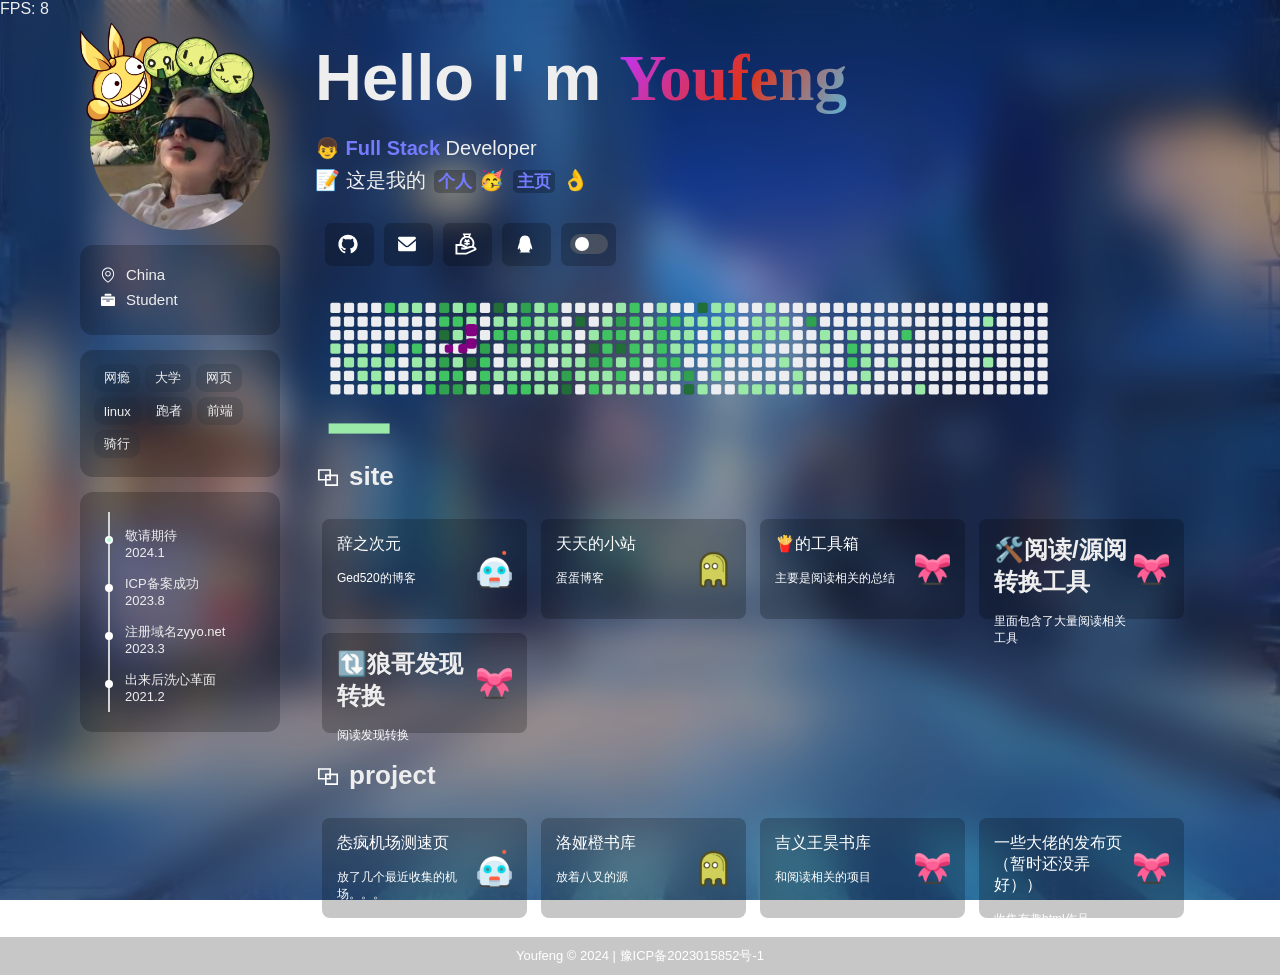
==== index.html @ f6cd854f "更新 index.html" ====
<!DOCTYPE html>
<html class="zyyo.net">

<head class="zyyo.net">

	<meta charset="utf-8">
	<meta http-equiv="X-UA-Compatible" content="IE=edge">
	<title>
		Youfeng 怣疯的个人主页</title>
	<link rel="icon" href="./static/img/favicon.ico">
	<meta name="description" content="整天半吊子和不学无术的坏孩子,梦想成为庄稼地里的读书人.....">
	<meta name="keywords" content="zyyo,张扬YO,ZYYO,张扬主页,ZYYO引导页,zhangyang">
	<meta name="viewport" content="width=device-width, initial-scale=1.0, maximum-scale=1.0, user-scalable=no">
	<link rel="stylesheet" href="./static/css/style.css">
	<link rel="stylesheet" href="./static/css/root.css">

</head>

<body>
	<div id="zyyo-loading">
		<div id="zyyo-loading-center">
		</div>
	</div>
	<div class="zyyo-filter"></div>

	<div class="zyyo-main">
		<div class="zyyo-left">
			<div class="logo" style="background-image: url(./static/img/logo.png);">
				<img style="position: absolute;top:-15%;left:-10%;width: 120%; aspect-ratio: 1/1;"
					src="./static/img/logokuang.png">
			</div>
			<div class="left-div left-des">
				<div class="left-des-item"><svg t="1705773709627" class="icon" viewBox="0 0 1024 1024" version="1.1"
						xmlns="http://www.w3.org/2000/svg" p-id="1478">
						<path
							d="M512 249.976471c-99.388235 0-180.705882 81.317647-180.705882 180.705882s81.317647 180.705882 180.705882 180.705882 180.705882-81.317647 180.705882-180.705882-81.317647-180.705882-180.705882-180.705882z m0 301.17647c-66.258824 0-120.470588-54.211765-120.470588-120.470588s54.211765-120.470588 120.470588-120.470588 120.470588 54.211765 120.470588 120.470588-54.211765 120.470588-120.470588 120.470588z"
							p-id="1479"></path>
						<path
							d="M512 39.152941c-216.847059 0-391.529412 174.682353-391.529412 391.529412 0 349.364706 391.529412 572.235294 391.529412 572.235294s391.529412-222.870588 391.529412-572.235294c0-216.847059-174.682353-391.529412-391.529412-391.529412z m0 891.482353C424.658824 873.411765 180.705882 686.682353 180.705882 430.682353c0-183.717647 147.576471-331.294118 331.294118-331.294118s331.294118 147.576471 331.294118 331.294118c0 256-243.952941 442.729412-331.294118 499.952941z"
							p-id="1480"></path>
					</svg>China
				</div>
				<div class="left-des-item"><svg t="1705773906032" class="icon" viewBox="0 0 1024 1024" version="1.1"
						xmlns="http://www.w3.org/2000/svg" p-id="2474">
						<path
							d="M729.6 234.666667H294.4V157.866667a51.2 51.2 0 0 1 51.2-51.2h332.8a51.2 51.2 0 0 1 51.2 51.2v76.8z m179.2 51.2a51.2 51.2 0 0 1 51.2 51.2v512a51.2 51.2 0 0 1-51.2 51.2H115.2a51.2 51.2 0 0 1-51.2-51.2v-512a51.2 51.2 0 0 1 51.2-51.2h793.557333z m-768 172.032c0 16.384 13.312 29.696 29.696 29.696h683.008a29.696 29.696 0 1 0 0-59.392H170.410667a29.696 29.696 0 0 0-29.696 29.696z m252.416 118.784c0 16.384 13.312 29.696 29.696 29.696h178.176a29.696 29.696 0 1 0 0-59.392H422.912a29.738667 29.738667 0 0 0-29.696 29.696z"
							p-id="2475"></path>
					</svg>Student</div>
			</div>
			<div class="left-div left-tag">
				<div class="left-tag-item">网瘾
				</div>

				<div class="left-tag-item">大学
				</div>
				<div class="left-tag-item">网页
				</div>
				<div class="left-tag-item">linux
				</div>
				<div class="left-tag-item">跑者
				</div>
				<div class="left-tag-item">前端
				</div>
				<div class="left-tag-item">骑行</div>
			</div>
			<div class="left-div left-time">
				<ul id="line">
					<li>
						<div class="focus"></div>
						<div>敬请期待
						</div>
						<div>2024.1</div>
					</li>
					<li>
						<div class="focus"></div>
						<div>ICP备案成功
						</div>
						<div>2023.8</div>
					</li>
					<li>
						<div class="focus"></div>
						<div>注册域名zyyo.net
						</div>
						<div>2023.3</div>
					</li>
					<li>
						<div class="focus"></div>
						<div>出来后洗心革面
						</div>
						<div>2021.2</div>
					</li>
					<li>
						<div class="focus"></div>
						<div>...
						</div>
						<div>...</div>
					</li>
					<li>
						<div class="focus"></div>
						<div>搭建第一个网站</div>
						<div>2018.1</div>
					</li>
				</ul>
			</div>
		</div>
		<div class="zyyo-right">
			<header>
				<div class="index-logo" style="background-image: url(./static/img/logo.png);">
					<img style="position: absolute;top:-15%;left:-10%;width: 120%; aspect-ratio: 1/1;"
						src="./static/img/logokuang.png">
				</div>
				<div class="welcome">
					Hello I' m <span class="gradientText">
						Youfeng </span>
				</div>
				<div class="description">👦 <span class="purpleText">Full Stack</span> Developer
				</div>
				<div class="description">📝 这是我的 <span class="purpleText textBackground">个人</span>🥳 <span class="purpleText textBackground">主页</span> 👌 </div>

				<div class="iconContainer">
					<a class="iconItem" onclick="" href="https://github.com/youfengknight">
						<svg t="1704870335945" class="icon" viewBox="0 0 1024 1024" version="1.1"
							xmlns="http://www.w3.org/2000/svg" p-id="2487">
							<path
								d="M511.6 76.3C264.3 76.2 64 276.4 64 523.5 64 718.9 189.3 885 363.8 946c23.5 5.9 19.9-10.8 19.9-22.2v-77.5c-135.7 15.9-141.2-73.9-150.3-88.9C215 726 171.5 718 184.5 703c30.9-15.9 62.4 4 98.9 57.9 26.4 39.1 77.9 32.5 104 26 5.7-23.5 17.9-44.5 34.7-60.8-140.6-25.2-199.2-111-199.2-213 0-49.5 16.3-95 48.3-131.7-20.4-60.5 1.9-112.3 4.9-120 58.1-5.2 118.5 41.6 123.2 45.3 33-8.9 70.7-13.6 112.9-13.6 42.4 0 80.2 4.9 113.5 13.9 11.3-8.6 67.3-48.8 121.3-43.9 2.9 7.7 24.7 58.3 5.5 118 32.4 36.8 48.9 82.7 48.9 132.3 0 102.2-59 188.1-200 212.9 23.5 23.2 38.1 55.4 38.1 91v112.5c0.8 9 0 17.9 15 17.9 177.1-59.7 304.6-227 304.6-424.1 0-247.2-200.4-447.3-447.5-447.3z"
								p-id="2488"></path>
						</svg>
						<div class="iconTip">Github</div>
					</a><a class="iconItem" onclick="" href="mailto:youfeng.knight@qq.com">
						<svg t="1704870588438" class="icon" viewBox="0 0 1024 1024" version="1.1"
							xmlns="http://www.w3.org/2000/svg" p-id="3174">
							<path
								d="M926.47619 355.644952V780.190476a73.142857 73.142857 0 0 1-73.142857 73.142857H170.666667a73.142857 73.142857 0 0 1-73.142857-73.142857V355.644952l304.103619 257.828572a170.666667 170.666667 0 0 0 220.745142 0L926.47619 355.644952zM853.333333 170.666667a74.044952 74.044952 0 0 1 26.087619 4.778666 72.704 72.704 0 0 1 30.622477 22.186667 73.508571 73.508571 0 0 1 10.678857 17.67619c3.169524 7.509333 5.12 15.652571 5.607619 24.210286L926.47619 243.809524v24.380952L559.469714 581.241905a73.142857 73.142857 0 0 1-91.306666 2.901333l-3.632762-2.925714L97.52381 268.190476v-24.380952a72.899048 72.899048 0 0 1 40.155428-65.292191A72.97219 72.97219 0 0 1 170.666667 170.666667h682.666666z"
								p-id="3175"></path>
						</svg>
						<div class="iconTip">Mail</div>
					</a><a class="iconItem" onclick="pop('./static/img/wxzsm.jpg')" href="javascript:void(0)">
						<svg t="1705247464964" class="icon" viewBox="0 0 1024 1024" version="1.1"
							xmlns="http://www.w3.org/2000/svg" p-id="4987">
							<path
								d="M995.575172 725.451034c-12.358621-26.835862-38.488276-64.794483-92.689655-94.27862-62.146207-33.721379-136.297931-40.96-208.860689-20.303448l-99.928276 28.424827-279.304828-126.057931H22.775172v489.401379h509.704828l432.375172-195.266207c15.006897-6.708966 26.835862-19.42069 32.662069-34.957241 5.649655-15.36 4.943448-31.955862-1.942069-46.962759z m-482.162758 188.910345H111.051034V601.688276h184.673104l166.664828 75.387586-3.354483 0.882759h-170.372414v88.275862H471.393103l246.819311-70.267586c49.434483-14.124138 101.517241-9.357241 142.653793 12.888275 18.184828 9.886897 30.72 20.833103 39.371034 30.896552l-386.824827 174.609655z"
								p-id="4988"></path>
							<path
								d="M695.437241 163.486897l58.615173-142.30069h-397.24138l66.736552 143.36c-121.82069 53.142069-207.095172 174.433103-207.095172 315.674483 0 28.601379 3.531034 57.202759 10.593103 84.744827l85.627586-21.715862c-5.12-20.48-7.768276-41.666207-7.768275-63.028965 0-141.241379 114.758621-256 256-256s256 114.758621 256 256c0 51.023448-14.830345 100.104828-43.078621 142.300689l73.268965 49.08138c37.958621-56.673103 58.085517-122.88 58.085518-191.382069-0.176552-141.947586-86.686897-264.121379-209.743449-316.733793zM467.508966 91.983448h180.965517l-21.009655 50.846897a348.16 348.16 0 0 0-66.913104-6.708966c-23.834483 0-46.962759 2.471724-69.384827 7.062069l-23.657931-51.2z"
								p-id="4989"></path>
							<path
								d="M683.431724 427.431724v-70.62069h-38.311724l30.190345-30.190344-49.964138-49.964138-62.49931 62.49931h-6.002759L494.344828 276.656552l-49.787587 49.964138 30.013793 30.190344h-38.311724v70.62069h88.275862v35.310345h-88.275862v70.62069h88.275862v52.965517h70.62069v-52.965517h88.275862v-70.62069h-88.275862v-35.310345z"
								p-id="4990"></path>
						</svg>
						<div class="iconTip">赞助</div>
					</a><a class="iconItem" onclick="pop('./static/img/qq.jpg')" href="javascript:void(0)">
						<svg t="1712319361023" class="icon" viewBox="0 0 1024 1024" version="1.1"
							xmlns="http://www.w3.org/2000/svg" p-id="1861">
							<path
								d="M824.8 613.2c-16-51.4-34.4-94.6-62.7-165.3C766.5 262.2 689.3 112 511.5 112 331.7 112 256.2 265.2 261 447.9c-28.4 70.8-46.7 113.7-62.7 165.3-34 109.5-23 154.8-14.6 155.8 18 2.2 70.1-82.4 70.1-82.4 0 49 25.2 112.9 79.8 159-26.4 8.1-85.7 29.9-71.6 53.8 11.4 19.3 196.2 12.3 249.5 6.3 53.3 6 238.1 13 249.5-6.3 14.1-23.8-45.3-45.7-71.6-53.8 54.6-46.2 79.8-110.1 79.8-159 0 0 52.1 84.6 70.1 82.4 8.5-1.1 19.5-46.4-14.5-155.8z"
								p-id="1862"></path>
						</svg>
						<div class="iconTip">QQ</div>
					</a> <a class="switch" href="javascript:void(0)">
						<div class="onoffswitch">
							<input type="checkbox" name="onoffswitch" class="onoffswitch-checkbox" id="myonoffswitch"
								checked>
							<label class="onoffswitch-label" for="myonoffswitch">
								<span class="onoffswitch-inner"></span>
								<span class="onoffswitch-switch"></span>
							</label>
						</div>
					</a>
				</div>

				<div class="tanChiShe">
					<img id="tanChiShe" src="./static/svg/snake-Light.svg" alt="">
				</div>
			</header>






			<content>
				<div class="title"><svg t="1705257422086" class="icon" viewBox="0 0 1024 1024" version="1.1"
						xmlns="http://www.w3.org/2000/svg" p-id="1891">
						<path
							d="M629.333333 202.666667v213.333333h277.333334v448h-512v-213.333333h-277.333334v-448h512z m213.333334 277.333333h-213.333334v170.666667h-170.666666v149.333333h384v-320z m-277.333334-213.333333h-384v320h213.333334v-170.666667h170.666666v-149.333333z m0 213.333333h-106.666666v106.666667h106.666666v-106.666667z"
							p-id="1892"></path>
					</svg>site </div>
				<div class="projectList"><a class="projectItem a" target="_blank" href="https://ged520-github-io.pages.dev/">
						<div class="projectItemLeft">
							<h1>辞之次元</h1>
							<p>Ged520的博客</p>
						</div>
						<div class="projectItemRight">
							<img src="./static/img/i1.png" alt="">
						</div>

					</a><a class="projectItem a" target="_blank" href="https://blog.ttxz.eu.org">
						<div class="projectItemLeft">
							<h1>天天的小站</h1>
							<p>蛋蛋博客</p>
						</div>
						<div class="projectItemRight">
							<img src="./static/img/i2.png" alt="">
						</div>

					</a>
					<a class="projectItem a" target="_blank" href="https://sbtool.us.kg/">
						<div class="projectItemLeft">
							<h1>🍟的工具箱</h1>
							<p>主要是阅读相关的总结</p>
						</div>
						<div class="projectItemRight">
							<img src="./static/img/i4.png" alt="">
						</div>

					</a><a class="projectItem a" target="_blank" href="https://jijianconvert.netlify.app/yuedutool">
						<div class="projectItemLeft">
							<h2>🛠️阅读/源阅转换工具</h1>
							<p>里面包含了大量阅读相关工具</p>
						</div>
						<div class="projectItemRight">
							<img src="./static/img/i4.png" alt="">
						</div>

					</a>
<a class="projectItem a" target="_blank" href="http://czyl.cf:8333/">
						<div class="projectItemLeft">
							<h2>🔃狼哥发现转换</h1>
							<p>阅读发现转换</p>
						</div>
						<div class="projectItemRight">
							<img src="./static/img/i4.png" alt="">
						</div>

					</a>
				</div>
				<div class="title"><svg t="1705257422086" class="icon" viewBox="0 0 1024 1024" version="1.1"
						xmlns="http://www.w3.org/2000/svg" p-id="1891">
						<path
							d="M629.333333 202.666667v213.333333h277.333334v448h-512v-213.333333h-277.333334v-448h512z m213.333334 277.333333h-213.333334v170.666667h-170.666666v149.333333h384v-320z m-277.333334-213.333333h-384v320h213.333334v-170.666667h170.666666v-149.333333z m0 213.333333h-106.666666v106.666667h106.666666v-106.666667z"
							p-id="1892"></path>
					</svg>project </div>
				<div class="projectList"><a class="projectItem b" target="_blank" href="airportsp.html">
						<div class="projectItemLeft">
							<h1>怣疯机场测速页</h1>
							<p>放了几个最近收集的机场。。。</p>
						</div>
						<div class="projectItemRight">
							<img src="./static/img/i1.png" alt="">
						</div>

					</a><a class="projectItem b" target="_blank" href="https://github.com/Luoyacheng">
						<div class="projectItemLeft">
							<h1>洛娅橙书库</h1>
							<p>放着八叉的源</p>
						</div>
						<div class="projectItemRight">
							<img src="./static/img/i2.png" alt="">
						</div>

					</a>
					<a class="projectItem b" target="_blank" href="https://github.com/jiwangyihao/source-j-legado">
						<div class="projectItemLeft">
							<h1>吉义王昊书库</h1>
							<p>和阅读相关的项目</p>
						</div>
						<div class="projectItemRight">
							<img src="./static/img/i4.png" alt="">
						</div>

					</a><a class="projectItem b" target="_blank" href="https://zyyo.cc">
						<div class="projectItemLeft">
							<h1>一些大佬的发布页（暂时还没弄好））</h1>
							<p>收集有趣html作品</p>
						</div>
						<div class="projectItemRight">
							<img src="./static/img/i4.png" alt="">
						</div>

					</a>
				</div>


			</content>
		</div>
	</div>
	<footer>
		Youfeng © 2024 |
		<a href="https://beian.miit.gov.cn/">
			豫ICP备2023015852号-1 </a>
	</footer>
	<div class="tc">
		<div onclick="" class="tc-main">
			<img class="tc-img" src="" alt="" srcset="">
		</div>

	</div>
</body>
<script src="./static/js/script.js"> </script>




<script charset="UTF-8" id="LA_COLLECT" src="https://sdk.51.la/js-sdk-pro.min.js"></script>
<script>LA.init({ id: "KFqltKSkJgQTGD9l", ck: "KFqltKSkJgQTGD9l" })</script>

</html>
---- static/css/style.css ----
@font-face {
    font-family: "a";
    /*中文字体*/
    src: url();
    font-display: swap;
}

/* 
@font-face {
    font-family: "b";

    src: url(../fonts/Ubuntu-Regular.ttf);
    font-display: swap;
} */
/*
@font-face {
    font-family: "title";
   
    src: url(../fonts/Pacifico-Regular.ttf);
    font-display: swap;
}
*/
* {
    margin: 0;
    padding: 0;
    box-sizing: border-box;
    user-select: none;
    transition: background-color 0.2s ease;
}

a:hover,
a:link,
a:visited,
a:active,
a:focus {
    text-decoration: none;
    outline: none;
    border: none;
    color: inherit;
    -webkit-tap-highlight-color: rgba(0, 0, 0, 0);
}


/* 设置滚动条样式 */
::-webkit-scrollbar {
    width: 0px;
}

::-webkit-scrollbar-thumb {
    background-color: var(--main_text_color, #000000);
    border-radius: 8px;
    height: 20%;
}

::-webkit-scrollbar-track {
    background-color: var(--main_bg_color, linear-gradient(50deg, #a2d0ff, #ffffff));
}



html[data-theme="Dark"] {

    --main_text_color: #fff;
    --gradient: linear-gradient(120deg, rgb(133, 62, 255), #f76cc6 30%, rgb(255, 255, 255) 60%);
    --purple_text_color: #747bff;
    --text_bg_color: rgb(26, 4, 48);
    --item_bg_color: rgb(19, 20, 24);
    --item_hover_color: rgb(19, 23, 27);
    --item_left_title_color: rgb(255, 255, 255);
    --item_left_text_color: rgb(142, 142, 142);
    --footer_text_color: #646464;
    --left_tag_item: linear-gradient(50deg, #1f2327, #000000);
    --card_filter: 0px;
    --back_filter: 0px;
    --back_filter_color: #000000;
    --fill: #ffffff;
}






body {
    height: 100%;
    min-height: 100vh;
    width: 100%;
    position: relative;
    font-family: "b", "a", sans-serif;
    background: var(--main_bg_color);
    background-repeat: no-repeat;
    background-size: cover;
    background-position: center;
    background-attachment: fixed;
    transition: color 0.1s ease;
    color: var(--main_text_color);

}

#zyyo-loading {
    background: radial-gradient(white, #d8eaff);
    background-size: 100%;
    background-position: center;

    height: 100%;
    width: 100%;
    position: fixed;
    z-index: 999999;
    margin-top: 0px;
    top: 0px;
    pointer-events: none;
    opacity: 1;
    display: flex;
    justify-content: center;
    align-items: center;
}



#zyyo-loading-center {
    height: 150px;
    width: 150px;
    position: relative;
    border-radius: 50%;
    background: #472eff;

    animation: zoom 1s linear infinite;
}

@keyframes zoom {
    0% {
        transform: scale(0);
        opacity: 1;
    }

    50% {
        opacity: 0.5;
    }

    100% {
        transform: scale(1);
        opacity: 0;
    }
}




.zyyo-filter {
    position: fixed;
    width: 100%;
    height: 100%;
    background: var(--back_filter_color);
    backdrop-filter: blur(var(--back_filter));
    -webkit-backdrop-filter: blur(var(--back_filter));
    z-index: -99999999;

}

.zyyo-main {
    width: 100%;
    margin: 0 auto;
    transition: transform 0.5s ease;
    max-width: 1150px;
    position: relative;
    display: flex;
    flex-direction: row;
}


.zyyo-left {
    overflow-y: scroll;
    width: 230px;
    height: 100vh;
    display: flex;
    padding: 0 15px;
    position: sticky;
    top: 0;
    left: 0;
    align-items: center;
    flex-direction: column;
}


.zyyo-left::-webkit-scrollbar {
    display: none;
}


.logo {
    flex-shrink: 0;
    width: 90%;
    position: relative;
    aspect-ratio: 1/1;
    margin-top: 50px;
    background-size: cover;
    border-radius: 50%;
}



.left-div {
    flex-shrink: 0;
    width: 100%;
    border-radius: 13px;
    margin-top: 15px;
    padding: 20px;
    backdrop-filter: blur(var(--card_filter));
    -webkit-backdrop-filter: blur(var(--card_filter));
    background: var(--item_bg_color);
}

.left-des {
    display: flex;
    flex-direction: column;
    justify-content: center;
}

.left-des-item {
    display: flex;
    align-items: center;
    line-height: 20px;
    font-size: 15px;
    margin-bottom: 5px;
    overflow: hidden;
}

.left-des-item i,
.left-des-item svg {
    width: 16px;
    height: 16px;
    fill: var(--fill);
    font-size: 18px;
    margin-right: 10px;
}

.left-tag {
    display: flex;
    flex-direction: row;
    flex-wrap: wrap;
    padding: 14px;
}

.left-tag-item {
    display: flex;
    justify-content: center;
    align-items: center;
    height: 28px;
    margin: 0px 5px 5px 0;
    padding: 10px;
    font-size: 13px;
    border-radius: 10px;
    background: var(--left_tag_item);
}

#line {
    width: 100%;
    height: 200px;
    font-size: 13px;
    padding-left: 8px;
    scroll-snap-type: y mandatory;
    overflow-y: scroll;
}

#line li {
    list-style: none;
    position: relative;
    padding: 15px 0px 0px 15px;
    border-left: 2px solid #d5d5d5;
    border-radius: 0;
    scroll-snap-align: end;
    color: var(--main_text_color);
}



.focus {
    width: 8px;
    height: 8px;
    border-radius: 22px;
    background-color: rgb(255 255 255);
    border: 2px solid #fff;
    position: absolute;
    left: -5px;
    top: 50%;
}

#line li:first-child .focus:first-child {
    background-color: #aaffcd;
    animation: focus 1.8s ease infinite;
}

#line::-webkit-scrollbar {
    display: none;
}



.zyyo-right {
    width: calc(100% - 230px);
    display: flex;
    padding: 20px;
    position: relative;
    padding-bottom: 50px;
    flex-direction: column;
}

.welcome {

    font-size: 65px;
    font-weight: 800;
    margin: 20px 0;
}

.index-logo {
    flex-shrink: 0;
    width: 40%;
    margin-top: 30px;
    position: relative;
    max-width: 200px;
    aspect-ratio: 1/1;
    background-size: cover;
    border-radius: 50%;
    border: 0.5px solid #ffffff;
}

.description {

    font-size: 20px;
    margin-top: 7px;
}



.gradientText {

    -webkit-background-clip: text;
    -webkit-text-fill-color: transparent;
    background-size: 200%;
    background-position: 0%;
    font-family: "title";
    animation: backgroundSizeAnimation 10s ease-in-out infinite;
    background-image: var(--gradient);
}

@keyframes backgroundSizeAnimation {
    0% {
        background-position: 100%;
    }

    25% {
        background-position: 50%;
    }

    50% {
        background-position: 0%;
    }

    75% {
        background-position: 50%;
    }

    100% {
        background-position: 100%;
    }

}

.purpleText {
    color: var(--purple_text_color);
    font-weight: 800;
}

.textBackground {
    font-weight: 800;
    background: var(--text_bg_color);
    border-radius: 5px;
    font-size: 17px;
    margin: 0 3px;
    padding: 2px 4px;
}

.iconContainer {
    width: 100%;
    height: 60px;
    display: flex;
    align-items: center;
    overflow-x: scroll;
    margin-top: 20px;

}

.iconContainer::-webkit-scrollbar {
    display: none;
}



.iconItem {
    width: 49px;
    height: 43px;
    box-sizing: border-box;
    border-radius: 7px;
    display: flex;
    margin-left: 10px;

    backdrop-filter: blur(var(--card_filter));
    -webkit-backdrop-filter: blur(var(--card_filter));
    background: var(--item_bg_color);
    align-items: center;
    justify-content: center;
    transition: width 0.3s ease, opacity 0.3s ease, transform 0.3s ease;
    flex-shrink: 0;
}

.iconItem i,
.iconItem svg {
    width: 22px;
    height: 22px;
    fill: var(--fill);
    font-size: 22px;
    margin-right: 3px;
}

.switch {
    width: 55px;
    height: 43px;
    box-sizing: border-box;
    border-radius: 7px;
    display: flex;
    margin-left: 10px;
    backdrop-filter: blur(var(--card_filter));
    -webkit-backdrop-filter: blur(var(--card_filter));
    background: var(--item_bg_color);

    align-items: center;
    justify-content: center;
    transition: width 1s ease, opacity 1s ease, transform 1s ease;
    flex-shrink: 0;
}

.iconTip {
    white-space: nowrap;
    display: none;
}





.iconItem:hover {
    width: 95px;
    transform: translateY(-2px);
    background: var(--item_hover_color);
}


.iconItem:hover .iconTip {
    display: block;
}

.switch:hover {
    width: 55px;
    /* transform: translateY(-2px); */
    background: var(--item_hover_color);
}

.tanChiShe {
    width: 85%;
}

.tanChiShe img {
    width: 100%;
    height: 100%;
    object-fit: cover;
}

.title {
    display: flex;
    align-items: center;
    font-size: 26px;
    font-weight: 800;
    margin: 20px 0;
    transition: transform 0.4s ease;
}

.title i,
.title svg {
    margin-right: 8px;
    height: 26px;
    width: 26px;
    fill: var(--fill);
}

.title:hover {
    transform: translateY(-5px);
}

.projectList {
    display: flex;
    flex-wrap: wrap;
}

.projectItem {
    margin: 7px;
    display: flex;
    background-color: var(--item_bg_color);
    border-radius: 8px;
    padding: 15px;
    height: 95px;
    width: calc(25% - 15px);
    backdrop-filter: blur(var(--card_filter));
    -webkit-backdrop-filter: blur(var(--card_filter));
    -webkit-backdrop-filter: blur(var(--card_filter));
    -webkit-backdrop-filter: blur(var(--card_filter));
    transition: opacity 0.3s ease, background-color 0.3s ease, border 0.3s ease, transform 0.2s ease;


}

.projectItem {
    display: flex;
    background-color: var(--item_bg_color);
    border-radius: 8px;
    padding: 15px;
    height: 100px;
    width: calc(25% - 15px);
    backdrop-filter: blur(var(--card_filter));
    -webkit-backdrop-filter: blur(var(--card_filter));
    transition: opacity 0.5s ease, background-color 0.2s ease, border 0.2s ease, transform 0.3s ease;

}


.projectItem:hover {
    box-shadow: 0 8px 16px -4px #2c2d300c;
    transform: translateY(-2px);

}

.projectItem.pressed {
    transform: scale(0.9);
    /* 缩小到原来的0.9倍 */
    background-color: var(--item_hover_color);
}

.projectItem:hover .projectItemLeft {
    width: 100%;
}

.projectItem:hover .projectItemRight {
    width: 0%;
}

.projectItem:hover .projectItemRight img {
    transform: rotate(40deg);
}

.projectItem:hover h1 {
    font-size: 18px;
}

.projectItemLeft p {
    font-size: 12px;
    margin-top: 15px;
    color: var(--item_left_text_color);
}


.projectItemLeft h1 {
    font-weight: normal;
    font-size: 16px;
    margin: 0px;

    transition: font-size 0.4s ease;
    color: var(--item_left_title_color);
}

.projectItemLeft {
    transition: width 0.4s ease;
    height: 100%;
    width: 80%;
}


.projectItemRight {
    overflow: hidden;
    transition: width 0.4s ease;
    display: flex;
    justify-content: center;
    align-items: center;
    width: 20%;
    height: 100%;
}

.projectItemRight img {

    height: 39px;
    width: 39px;

}

.skill {
    padding: 25px;
    width: 100%;
}

.skill img {
    width: 100%;
    height: 100%;
    object-fit: cover;
}

.skill #skillWap {
    display: none;
}

footer {
    position: absolute;
    padding: 10px;
    text-align: center;
    width: 100%;
    backdrop-filter: blur(var(--card_filter));
    -webkit-backdrop-filter: blur(var(--card_filter));
    background: var(--item_bg_color);
    color: var(--footer_text_color);
    font-size: 13px;
    bottom: 0;
}

@media (min-width: 800px) {

    .index-logo {
        display: none;
    }
}

@media (max-width: 1150px) {
    .a {
        width: calc(50% - 20px);
    }

    .projectItem {
        margin: 10px;
    }

    .b {

        width: calc(50% - 20px);


    }
}

@media (max-width: 800px) {
    .zyyo-left {
        display: none;
    }

    .a .projectItemRight {
        display: none;

    }

    .a .projectItemRight img {
        display: none;

    }

    .a .projectItemLeft {
        width: 100%;
    }

    .a {

        width: calc(50% - 18px);
        margin: 9px;

    }

    .b {
        height: 110px;
        margin: 8px 15px;
        width: calc(100% - 30px);
    }



    .zyyo-right {
        width: 100%;
    }

    .tanChiShe {
        width: 100%;
    }

    .description {
        font-size: 4vw;
    }

    .welcome {
        font-size: 10vw;
        margin: 2vw 0;

    }

    .iconContainer {

        margin-top: 4vw;

    }

    .projectItem {
        padding: 10px;
    }

    .projectItemLeft p {
        font-size: 13px;
    }

    .projectItemLeft h1 {

        font-size: 18px;
    }

    .projectItem:hover h1 {

        font-size: 20px;

    }

    .skill #skillWap {
        display: block;
    }

    .skill #skillPc {
        display: none;
    }













}





.tc {
    position: fixed;

    display: flex;
    visibility: hidden;
    width: 100vw;
    height: 100vh;
    backdrop-filter: blur(10px);
    -webkit-backdrop-filter: blur(10px);
    background: rgba(20, 20, 20, 0.5);
    z-index: 99999;
    align-items: center;
    top: 0;
    justify-content: center;
    flex-direction: column;
}

.tc-main {
    z-index: 100000;

    width: 80%;
    max-width: 300px;
    min-height: 200px;
    background-color: #ffffff;
    border-radius: 15px;

    display: flex;
    transition: transform 0.2s linear;
    align-items: center;
    justify-content: center;
    overflow: hidden;
    transform: translateY(30%) scale(0.5);

}

.tc-img {
    width: 100%;
    height: 100%;
}

.tc.active {
    visibility: visible;
}

.tc-main.active {

    transform: translateY(0) scale(1);

}









.onoffswitch {
    position: relative;
    width: 38px;
    height: 20px;
    -webkit-user-select: none;
    -moz-user-select: none;
    -ms-user-select: none;
}

.onoffswitch-checkbox {
    display: none;
}

.onoffswitch-label {
    display: block;
    overflow: hidden;
    cursor: pointer;
    height: 100%;
    border-radius: 50px;
}

.onoffswitch-inner {
    display: flex;
    justify-content: center;
    align-items: center;
    width: 200%;
    height: 100%;
    margin-left: -100%;
    transition: margin 0.2s ease-in 0s;
}

.onoffswitch-inner:before,
.onoffswitch-inner:after {
    display: flex;
    justify-content: center;
    align-items: center;
    float: left;
    width: 50%;
    height: 100%;
    padding: 0;
    font-size: 12px;
    color: white;
    font-family: Trebuchet, Arial, sans-serif;
    font-weight: bold;
    box-sizing: border-box;
}

.onoffswitch-inner:before {
    content: "";
    background-color: rgb(110 110 110 / 50%);
    color: #FFFFFF;
    text-align: left;
}

.onoffswitch-inner:after {
    content: "";
    background-color: #272727;
    color: #FAFAFA;
    text-align: right;
}

.onoffswitch-switch {
    display: block;
    height: 70%;
    aspect-ratio: 1/1;
    background: #FFFFFF;
    position: absolute;
    top: 12.5%;
    bottom: 12.5%;
    right: 5px;

    border-radius: 20px;
    transition: right 0.2s ease-in 0s;
}

.onoffswitch-checkbox:checked+.onoffswitch-label .onoffswitch-inner {
    margin-left: 0;
}

.onoffswitch-checkbox:checked+.onoffswitch-label .onoffswitch-switch {
    right: 50%;
}
---- static/css/root.css ----
/*
--svgcolor svg图标的颜色
--main-bg-color主页背景
--main-text-color文本颜色
--gradient标题渐变颜色

--purple-text-color描述紫色文本颜色
--text-bg-color描述紫色文本背景颜色
--item-bg-color项目背景颜色
--item-hover-color项目鼠标移入颜色
--item-left-title-color项目标题颜色
--item-left-text-color项目描述颜色
--footer-text-color底部文本颜色
--left-tag-item左侧标签颜色
--card-filter卡片模糊的数值
--back-filter背景模糊的数值
--back-filter-color全局阴影遮罩

*/
/*卡片模糊的数值非常吃性能,背景模糊的数值可以模糊也可以不模糊

0为不模糊,数值越大模糊程度越高

这两个任选其一进行模糊

一个有数字另一个建议为0


内置4套白天主题修改办法



每套主题的结构都为html{
    
}

只有最下面的会生效,也就是将你要设置的主题剪切到最下面
*/








/*非常吃性能,低配手机会卡顿*/
/*卡片模糊背景＋黑色透明卡片+白色svg**/
html {
    --name: 主题1;
    --main_bg_color: url(../img/background.jpg);
    --main_text_color: #eeeeee;
    --gradient: linear-gradient(120deg, #bd34fe, #e0321b 30%, #41d1ff 60%);
    --purple_text_color: #747bff;
    --text_bg_color: #00000040;
    --item_bg_color: #00000038;
    --item_hover_color: #33333338;
    --item_left_title_color: #ffffff;
    --item_left_text_color: #ffffff;
    --footer_text_color: #ffffff;
    --left_tag_item: rgb(27 42 57 / 20%);
    --card_filter: 15px;
    --back_filter: 0px;
    --back_filter_color: #00000030;
     --fill:#ffffff;
}

html {

    /*图片模糊背景＋白色透明卡片+黑色svg*/
    --name: 主题2;
    --main_bg_color: url(../img/background.jpg);
    --main_text_color: #000000;
    --gradient: linear-gradient(120deg, #bd34fe, #e0321b 30%, #41d1ff 60%);
    --purple_text_color: #747bff;
    --text_bg_color: rgb(121 163 231);
    --item_bg_color: rgba(249, 250, 251, 0.42);
    --item_hover_color: rgba(244, 245, 246, 0.8);
    --item_left_title_color: #000000;
    --item_left_text_color: #494949;
    --footer_text_color: #ffffff;
    --left_tag_item: #c7e1fa;
    --card_filter: 0px;
    --back_filter: 20px;
    --back_filter_color: #00000030;
     --fill:#000000;
}

html {
    /*蓝色渐变+黑色svg**/

    --name: 主题3;
    --main_bg_color: linear-gradient(50deg, #a2d1ff, #ffffff);
    --main_text_color: #000000;
    --gradient: linear-gradient(120deg, #bd34fe, #e0321b 30%, #41d1ff 60%);
    --purple_text_color: #747bff;
    --text_bg_color: rgb(196 217 251);
    --item_bg_color: rgba(249, 250, 251, 0.5);
    --item_hover_color: rgba(244, 245, 246, 0.8);
    --item_left_title_color: #000000;
    --item_left_text_color: #494949;
    --footer_text_color: #222222;
    --left_tag_item: linear-gradient(50deg, #a2d1ff, #ffffff);
    --card_filter: 0px;
    --back_filter: 0px;
    --back_filter_color: #00000000;
     --fill:#000000;
}



html {
    /*白色简约+黑色svg**/
    --name: 主题4;
    --main_bg_color: #ffffff;
    --main_text_color: #000000;
    --gradient: linear-gradient(120deg, #bd34fe, #e0321b 30%, #41d1ff 60%);
    --purple_text_color: #747bff;
    --text_bg_color: rgb(240 243 247);
    --item_bg_color: rgb(247 247 247);
    --item_hover_color: rgba(244, 245, 246, 0.5);
    --item_left_title_color: #000000;
    --item_left_text_color: #494949;
    --footer_text_color: #222222;
    --left_tag_item: #ffffff;
    --card_filter: 0px;
    --back_filter: 0px;
    --back_filter_color: #00000000;
     --fill:#000000;
}

html {
    /*图片模糊背景＋黑色透明卡片+白色svg**/
    --name: 主题5;
    --main_bg_color: url(../img/background.jpg);
    --main_text_color: #eeeeee;
    --gradient: linear-gradient(120deg, #bd34fe, #e0321b 30%, #41d1ff 60%);
    --purple_text_color: #747bff;
    --text_bg_color: #00000040;
    --item_bg_color: #00000038;
    --item_hover_color: #33333338;
    --item_left_title_color: #ffffff;
    --item_left_text_color: #ffffff;
    --footer_text_color: #ffffff;
    --left_tag_item: rgb(27 42 57 / 20%);
    --card_filter: 0px;
    --back_filter: 19px;
    --back_filter_color: #00000030;
    --fill:#ffffff;
}
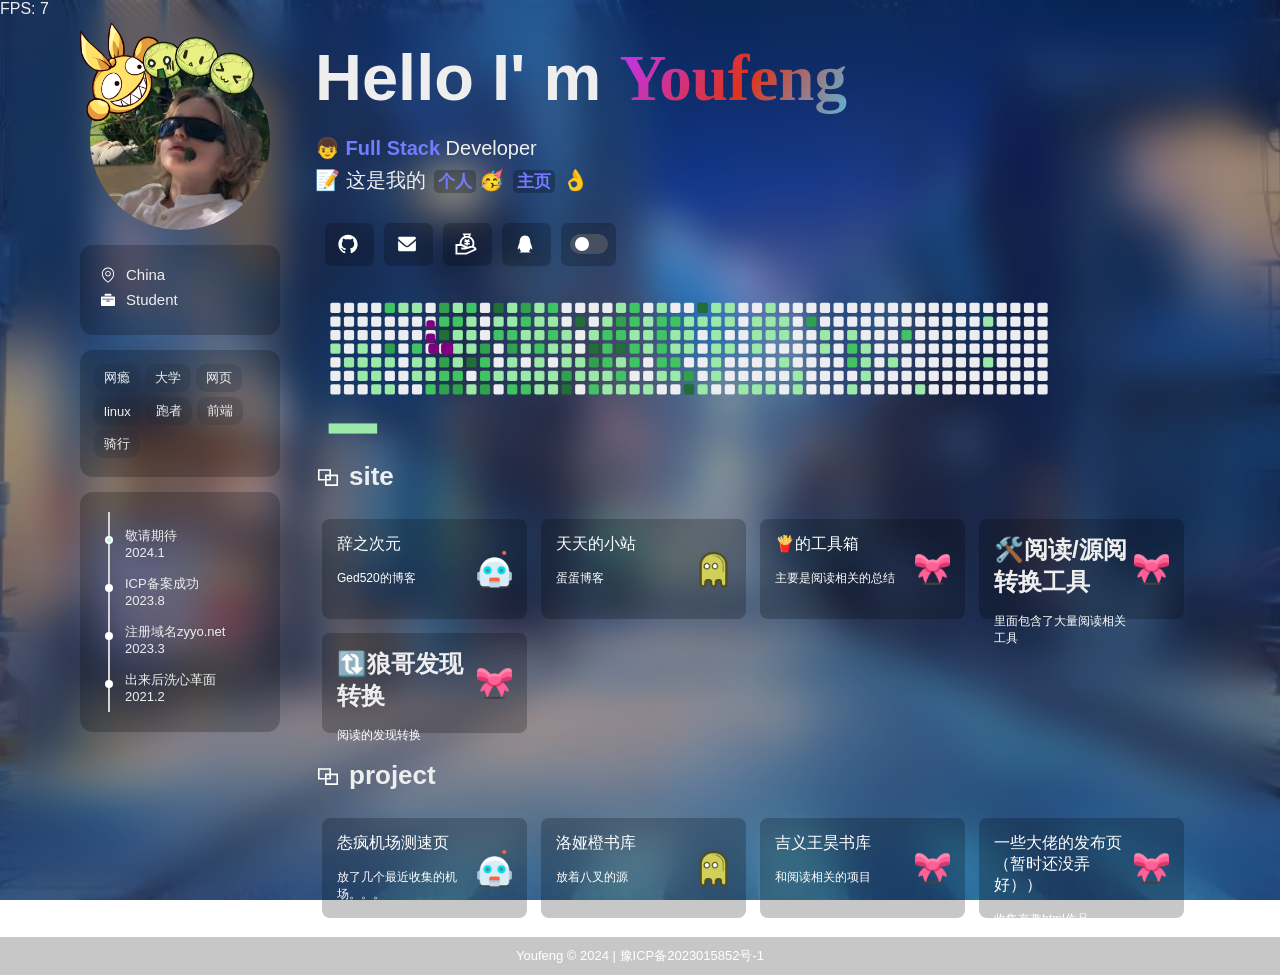
==== commit 60ad46f1: "更新 index.html" ====
--- a/index.html
+++ b/index.html
@@ -226,7 +226,7 @@
 <a class="projectItem a" target="_blank" href="http://czyl.cf:8333/">
 						<div class="projectItemLeft">
 							<h2>🔃狼哥发现转换</h1>
-							<p>阅读发现转换</p>
+							<p>阅读的发现转换</p>
 						</div>
 						<div class="projectItemRight">
 							<img src="./static/img/i4.png" alt="">
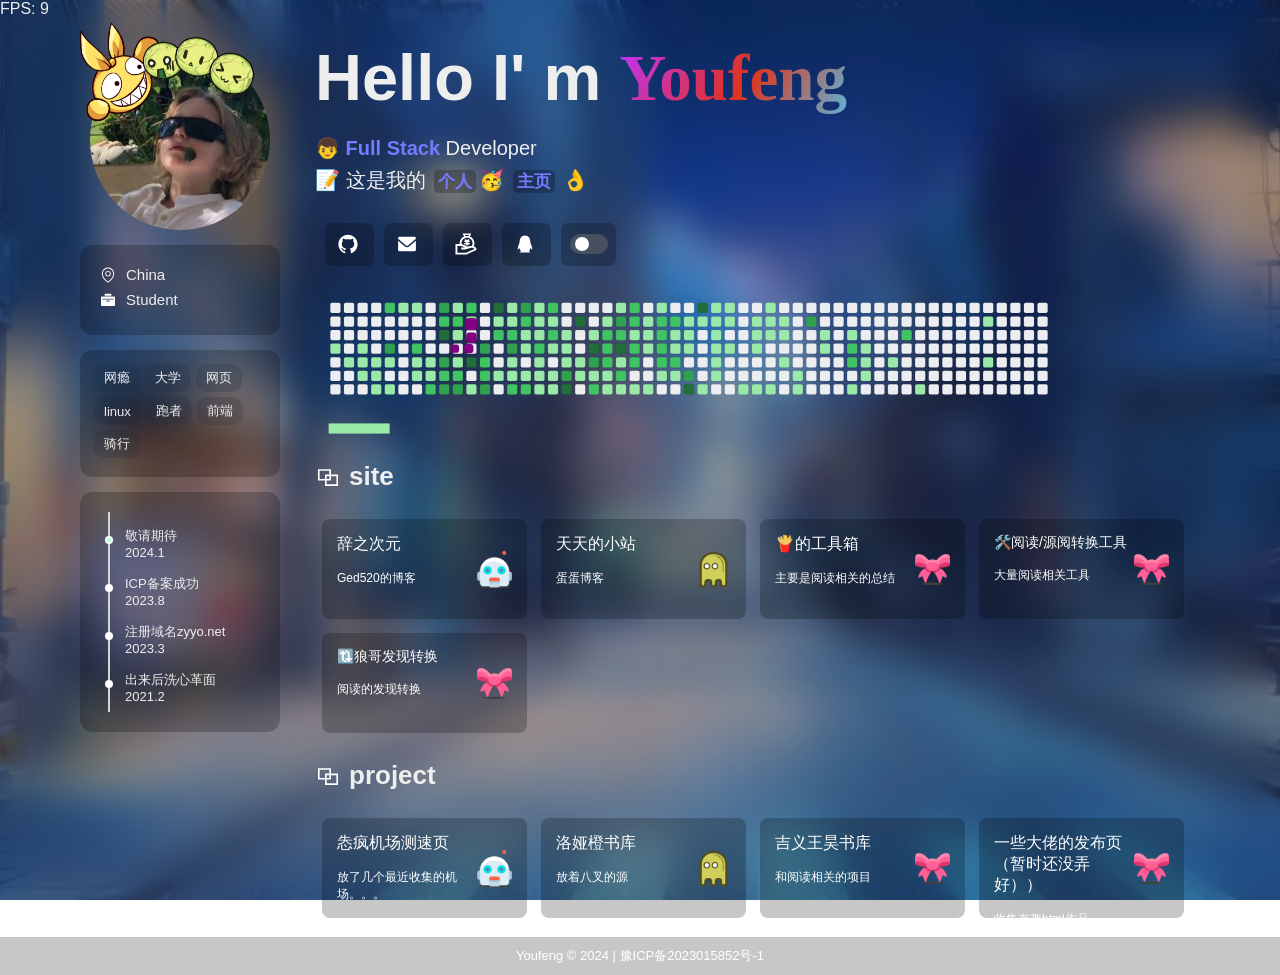
==== commit bdfdc3d4: "更新 index.html" ====
--- a/index.html
+++ b/index.html
@@ -216,7 +216,7 @@
 					</a><a class="projectItem a" target="_blank" href="https://jijianconvert.netlify.app/yuedutool">
 						<div class="projectItemLeft">
 							<h2>🛠️阅读/源阅转换工具</h1>
-							<p>里面包含了大量阅读相关工具</p>
+							<p>大量阅读相关工具</p>
 						</div>
 						<div class="projectItemRight">
 							<img src="./static/img/i4.png" alt="">
--- a/static/css/style.css
+++ b/static/css/style.css
@@ -576,6 +576,17 @@
     color: var(--item_left_title_color);
 }
 
+
+.projectItemLeft h2 {
+    font-weight: normal;
+    font-size: 14px;
+    margin: 0px;
+
+    transition: font-size 0.4s ease;
+    color: var(--item_left_title_color);
+}
+
+
 .projectItemLeft {
     transition: width 0.4s ease;
     height: 100%;
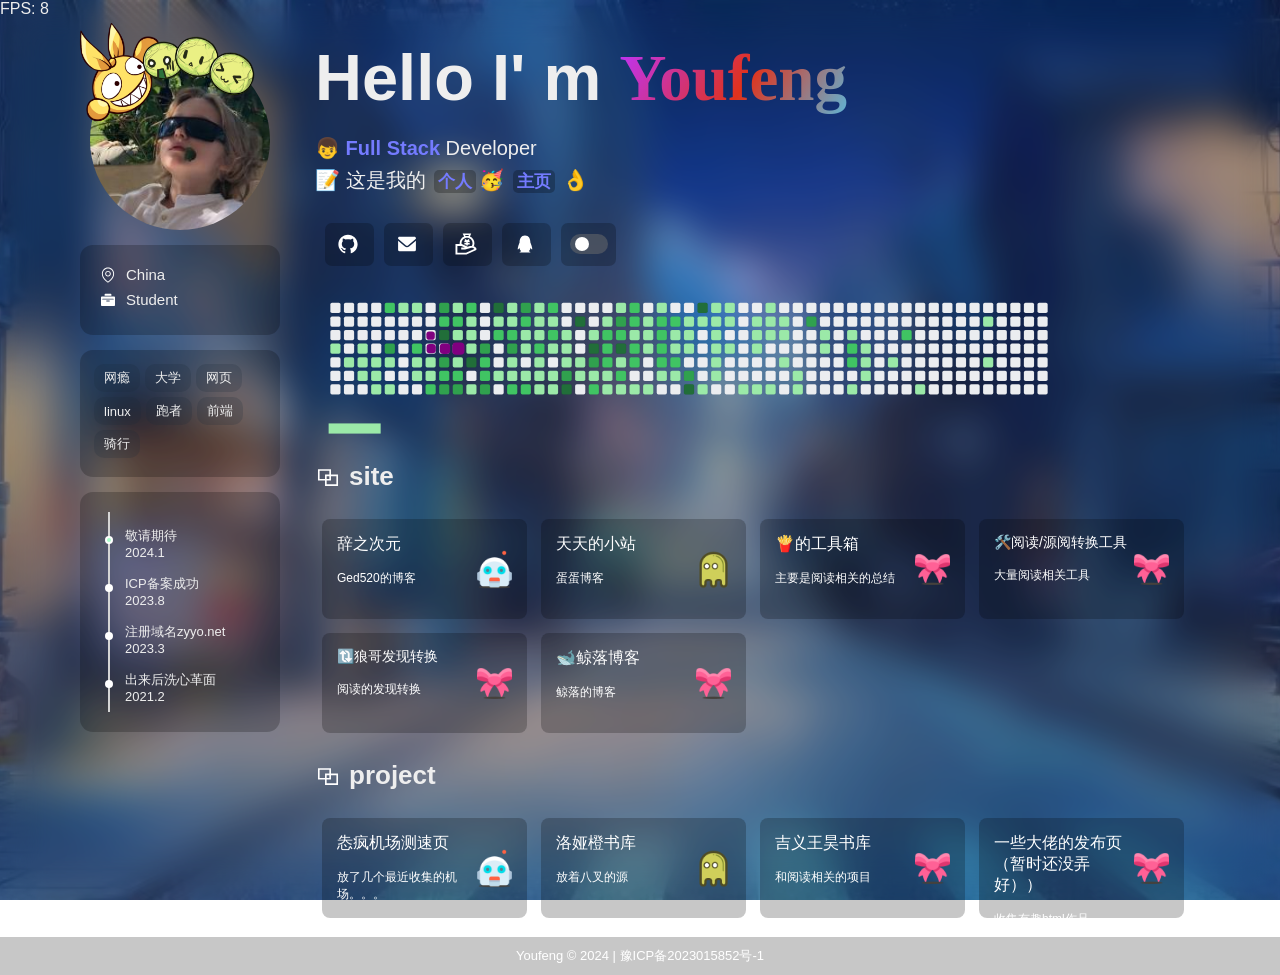
==== commit df512214: "Update index.html" ====
--- a/index.html
+++ b/index.html
@@ -223,10 +223,20 @@
 						</div>
 
 					</a>
-<a class="projectItem a" target="_blank" href="http://czyl.cf:8333/">
+					<a class="projectItem a" target="_blank" href="http://czyl.cf:8333/">
 						<div class="projectItemLeft">
 							<h2>🔃狼哥发现转换</h1>
 							<p>阅读的发现转换</p>
+						</div>
+						<div class="projectItemRight">
+							<img src="./static/img/i4.png" alt="">
+						</div>
+
+					</a>
+					<a class="projectItem a" target="_blank" href="https://jingluo.love/">
+						<div class="projectItemLeft">
+							<h1>🐋鲸落博客</h1>
+							<p>鲸落的博客</p>
 						</div>
 						<div class="projectItemRight">
 							<img src="./static/img/i4.png" alt="">
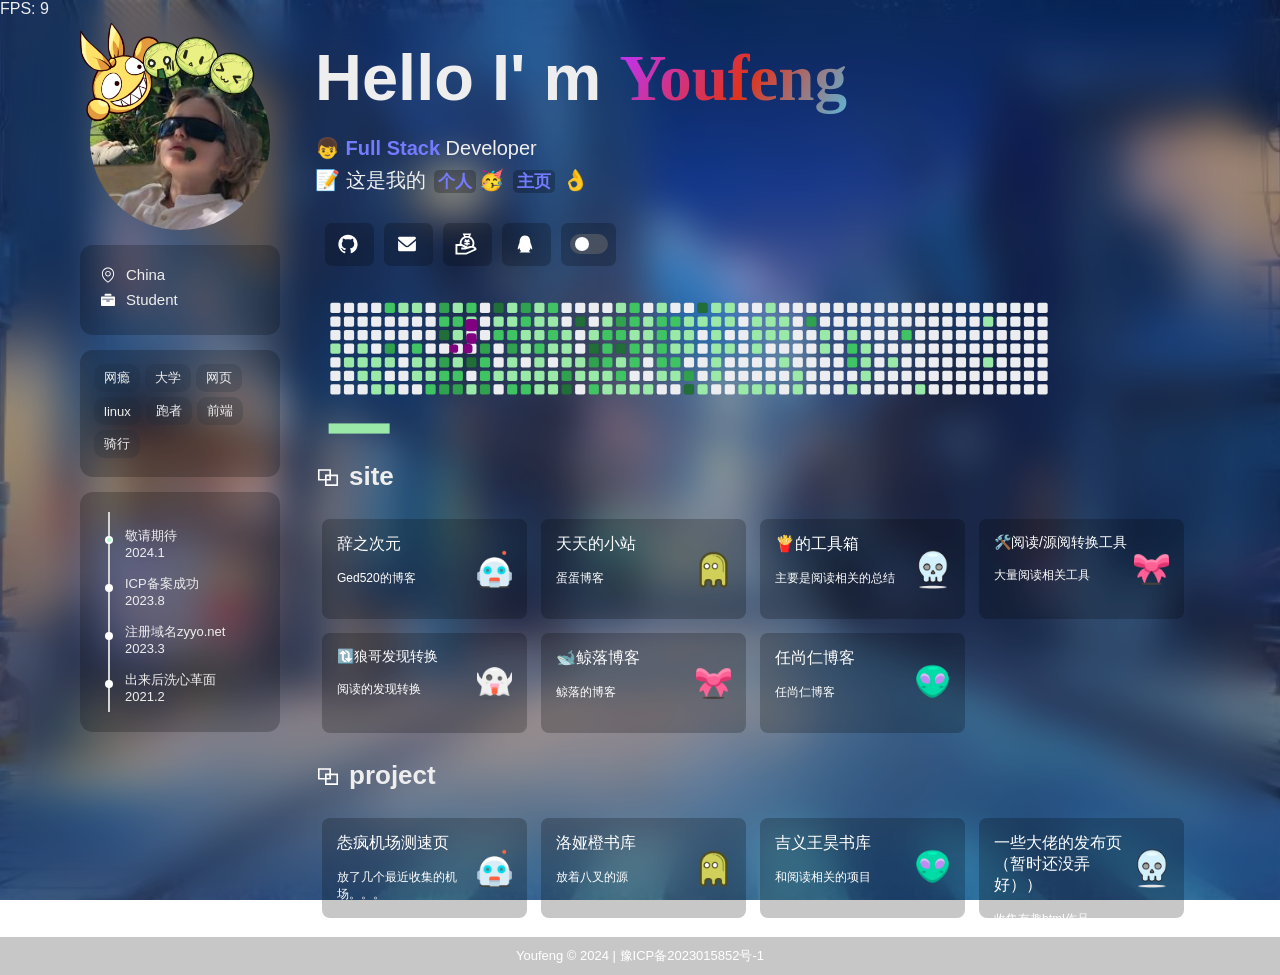
==== commit c9dbc3f9: "Update index.html 把图标换了" ====
--- a/index.html
+++ b/index.html
@@ -210,7 +210,7 @@
 							<p>主要是阅读相关的总结</p>
 						</div>
 						<div class="projectItemRight">
-							<img src="./static/img/i4.png" alt="">
+							<img src="./static/img/i5.png" alt="">
 						</div>
 
 					</a><a class="projectItem a" target="_blank" href="https://jijianconvert.netlify.app/yuedutool">
@@ -229,7 +229,7 @@
 							<p>阅读的发现转换</p>
 						</div>
 						<div class="projectItemRight">
-							<img src="./static/img/i4.png" alt="">
+							<img src="./static/img/i6.png" alt="">
 						</div>
 
 					</a>
@@ -240,6 +240,16 @@
 						</div>
 						<div class="projectItemRight">
 							<img src="./static/img/i4.png" alt="">
+						</div>
+
+					</a>
+					<a class="projectItem a" target="_blank" href="http://rensr.site/">
+						<div class="projectItemLeft">
+							<h1>任尚仁博客</h1>
+							<p>任尚仁博客</p>
+						</div>
+						<div class="projectItemRight">
+							<img src="./static/img/i3.png" alt="">
 						</div>
 
 					</a>
@@ -275,7 +285,7 @@
 							<p>和阅读相关的项目</p>
 						</div>
 						<div class="projectItemRight">
-							<img src="./static/img/i4.png" alt="">
+							<img src="./static/img/i3.png" alt="">
 						</div>
 
 					</a><a class="projectItem b" target="_blank" href="https://zyyo.cc">
@@ -284,7 +294,7 @@
 							<p>收集有趣html作品</p>
 						</div>
 						<div class="projectItemRight">
-							<img src="./static/img/i4.png" alt="">
+							<img src="./static/img/i5.png" alt="">
 						</div>
 
 					</a>
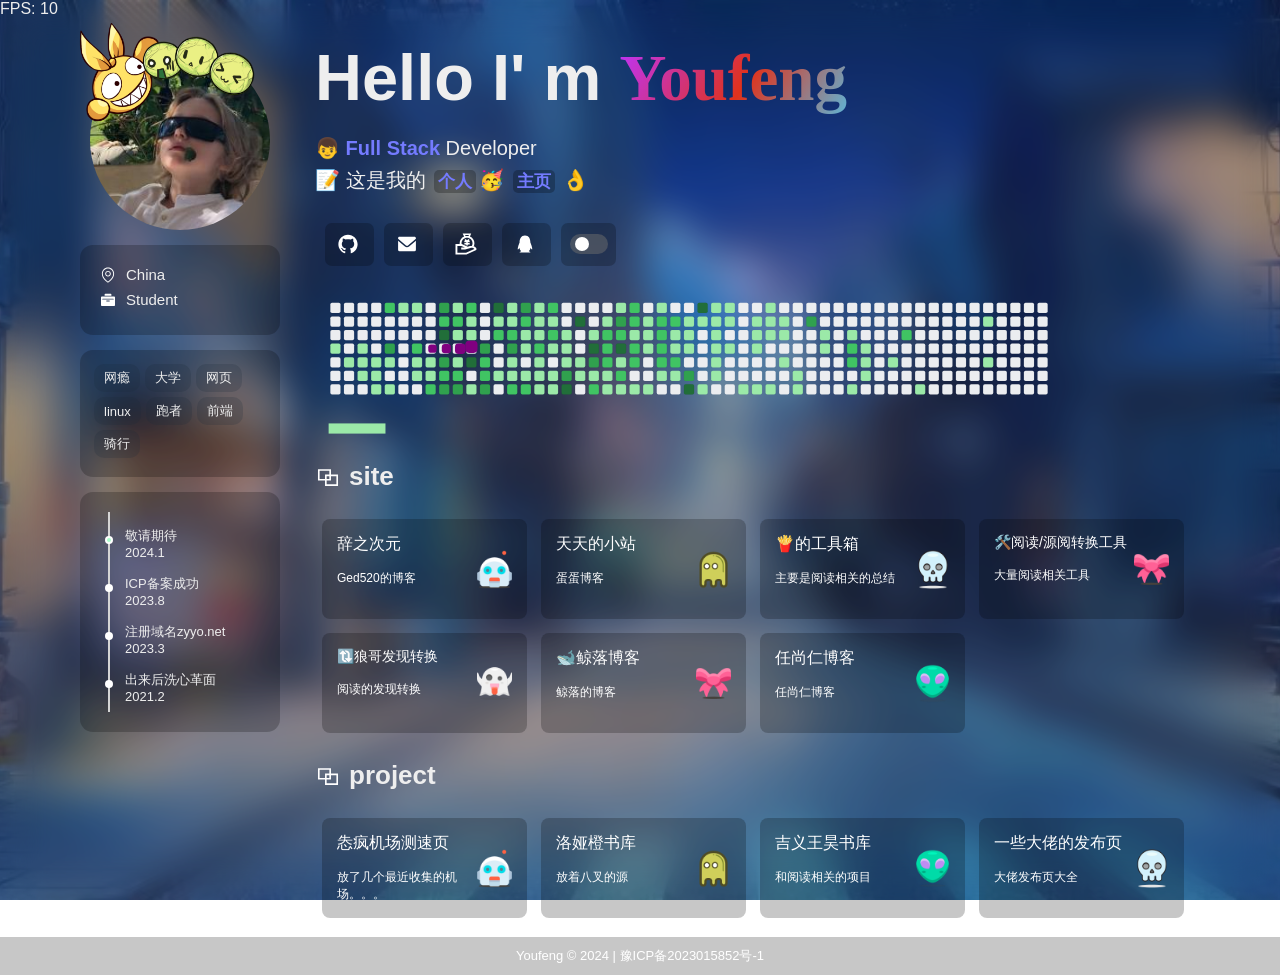
==== commit e9fcad11: "Update index.html" ====
--- a/index.html
+++ b/index.html
@@ -288,10 +288,10 @@
 							<img src="./static/img/i3.png" alt="">
 						</div>
 
-					</a><a class="projectItem b" target="_blank" href="https://zyyo.cc">
-						<div class="projectItemLeft">
-							<h1>一些大佬的发布页（暂时还没弄好））</h1>
-							<p>收集有趣html作品</p>
+					</a><a class="projectItem b" target="_blank" href="pubsp.html">
+						<div class="projectItemLeft">
+							<h1>一些大佬的发布页</h1>
+							<p>大佬发布页大全</p>
 						</div>
 						<div class="projectItemRight">
 							<img src="./static/img/i5.png" alt="">
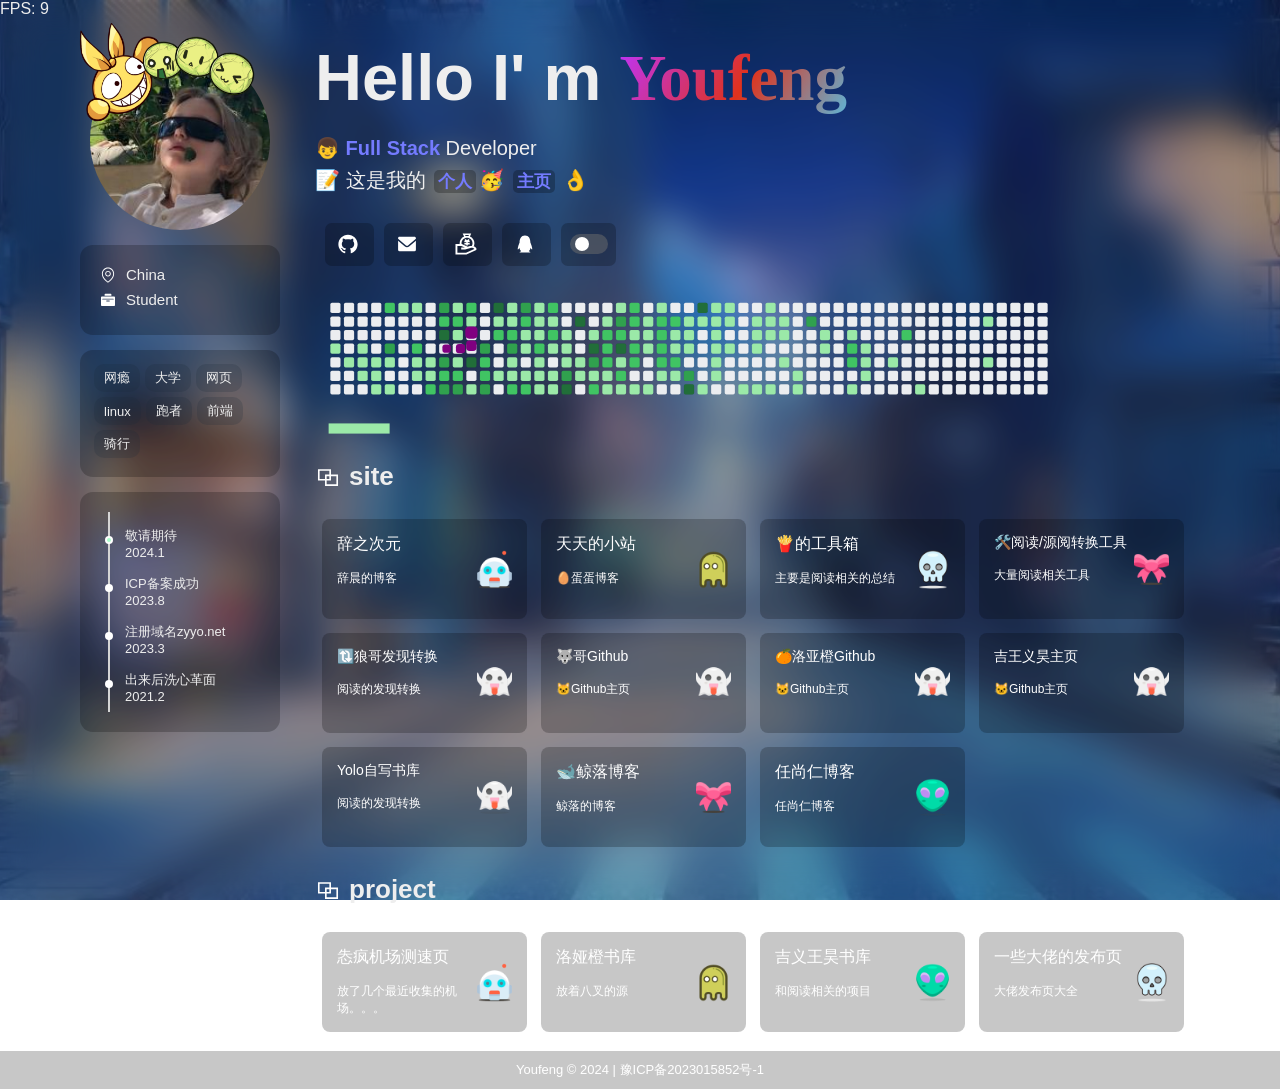
==== commit 0bef2cc2: "更新 index.html 把一些人博客给更新了一下并添加新的大佬主页" ====
--- a/index.html
+++ b/index.html
@@ -185,25 +185,27 @@
 							d="M629.333333 202.666667v213.333333h277.333334v448h-512v-213.333333h-277.333334v-448h512z m213.333334 277.333333h-213.333334v170.666667h-170.666666v149.333333h384v-320z m-277.333334-213.333333h-384v320h213.333334v-170.666667h170.666666v-149.333333z m0 213.333333h-106.666666v106.666667h106.666666v-106.666667z"
 							p-id="1892"></path>
 					</svg>site </div>
-				<div class="projectList"><a class="projectItem a" target="_blank" href="https://ged520-github-io.pages.dev/">
+			
+	<div class="projectList">
+
+<a class="projectItem a" target="_blank" href="https://ged520-me.pages.dev/">
 						<div class="projectItemLeft">
 							<h1>辞之次元</h1>
-							<p>Ged520的博客</p>
+							<p>辞晨的博客</p>
 						</div>
 						<div class="projectItemRight">
 							<img src="./static/img/i1.png" alt="">
 						</div>
-
 					</a><a class="projectItem a" target="_blank" href="https://blog.ttxz.eu.org">
 						<div class="projectItemLeft">
 							<h1>天天的小站</h1>
-							<p>蛋蛋博客</p>
+							<p>🥚蛋蛋博客</p>
 						</div>
 						<div class="projectItemRight">
 							<img src="./static/img/i2.png" alt="">
 						</div>
-
-					</a>
+					</a>
+
 					<a class="projectItem a" target="_blank" href="https://sbtool.us.kg/">
 						<div class="projectItemLeft">
 							<h1>🍟的工具箱</h1>
@@ -221,9 +223,9 @@
 						<div class="projectItemRight">
 							<img src="./static/img/i4.png" alt="">
 						</div>
-
-					</a>
-					<a class="projectItem a" target="_blank" href="http://czyl.cf:8333/">
+					</a>
+			
+		<a class="projectItem a" target="_blank" href="http://czyl.cf:8333/">
 						<div class="projectItemLeft">
 							<h2>🔃狼哥发现转换</h1>
 							<p>阅读的发现转换</p>
@@ -231,18 +233,61 @@
 						<div class="projectItemRight">
 							<img src="./static/img/i6.png" alt="">
 						</div>
-
-					</a>
+					</a>
+
+<a class="projectItem a" target="_blank" href="https://github.com/shidahuilang/">
+						<div class="projectItemLeft">
+							<h2>🐺哥Github</h1>
+							<p>🐱Github主页</p>
+						</div>
+						<div class="projectItemRight">
+							<img src="./static/img/i6.png" alt="">
+						</div>
+					</a>
+
+	<a class="projectItem a" target="_blank" href="https://github.com/Luoyacheng">
+						<div class="projectItemLeft">
+							<h2>🍊洛亚橙Github</h1>
+							<p>🐱Github主页</p>
+						</div>
+						<div class="projectItemRight">
+							<img src="./static/img/i6.png" alt="">
+						</div>
+					</a>
+
+<a class="projectItem a" target="_blank" href="https://github.com/jiwangyihao/source-j-legado">
+						<div class="projectItemLeft">
+							<h2>吉王义昊主页</h1>
+							<p>🐱Github主页</p>
+						</div>
+						<div class="projectItemRight">
+							<img src="./static/img/i6.png" alt="">
+						</div>
+					</a>
+
+
+<a class="projectItem a" target="_blank" href="https://yolo52.github.io/Yuedu/">
+						<div class="projectItemLeft">
+							<h2>Yolo自写书库</h1>
+							<p>阅读的发现转换</p>
+						</div>
+						<div class="projectItemRight">
+							<img src="./static/img/i6.png" alt="">
+						</div>
+					</a>
+
+
 					<a class="projectItem a" target="_blank" href="https://jingluo.love/">
 						<div class="projectItemLeft">
 							<h1>🐋鲸落博客</h1>
 							<p>鲸落的博客</p>
 						</div>
-						<div class="projectItemRight">
+		<div class="projectItemRight">
 							<img src="./static/img/i4.png" alt="">
 						</div>
-
-					</a>
+					</a>
+
+
 					<a class="projectItem a" target="_blank" href="http://rensr.site/">
 						<div class="projectItemLeft">
 							<h1>任尚仁博客</h1>
@@ -251,9 +296,11 @@
 						<div class="projectItemRight">
 							<img src="./static/img/i3.png" alt="">
 						</div>
-
-					</a>
-				</div>
+					</a>
+	
+			</div>
+
+
 				<div class="title"><svg t="1705257422086" class="icon" viewBox="0 0 1024 1024" version="1.1"
 						xmlns="http://www.w3.org/2000/svg" p-id="1891">
 						<path
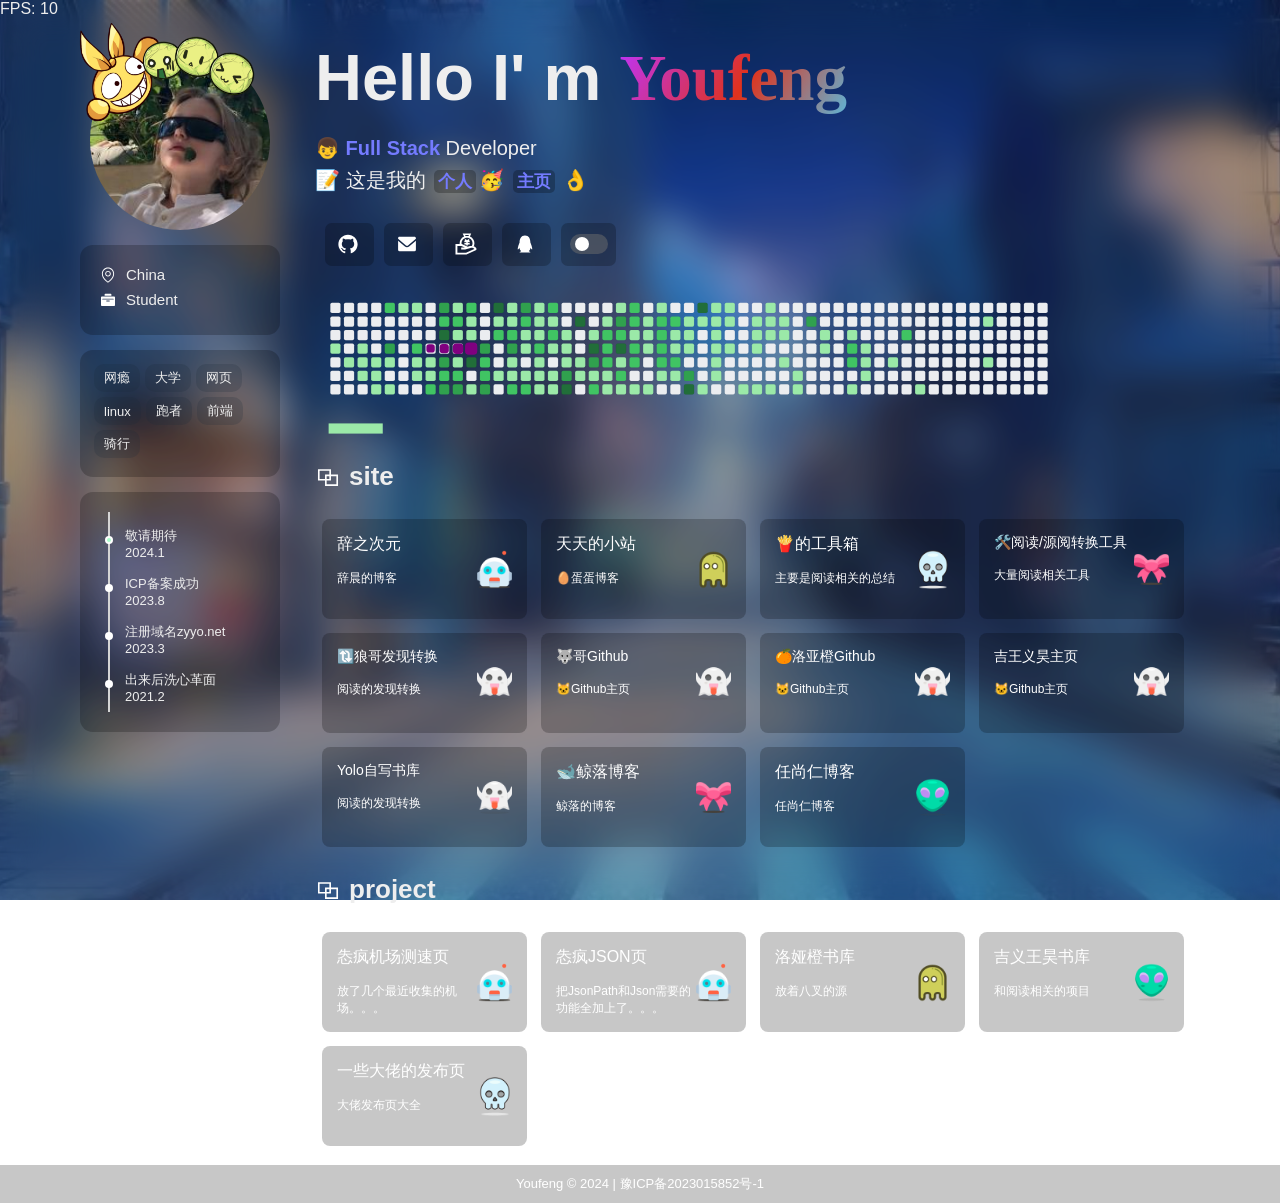
==== commit 6e2bab1a: "增加JsonPath网页" ====
--- a/index.html
+++ b/index.html
@@ -307,7 +307,8 @@
 							d="M629.333333 202.666667v213.333333h277.333334v448h-512v-213.333333h-277.333334v-448h512z m213.333334 277.333333h-213.333334v170.666667h-170.666666v149.333333h384v-320z m-277.333334-213.333333h-384v320h213.333334v-170.666667h170.666666v-149.333333z m0 213.333333h-106.666666v106.666667h106.666666v-106.666667z"
 							p-id="1892"></path>
 					</svg>project </div>
-				<div class="projectList"><a class="projectItem b" target="_blank" href="airportsp.html">
+				<div class="projectList">
+					<a class="projectItem b" target="_blank" href="airportsp.html">
 						<div class="projectItemLeft">
 							<h1>怣疯机场测速页</h1>
 							<p>放了几个最近收集的机场。。。</p>
@@ -316,7 +317,19 @@
 							<img src="./static/img/i1.png" alt="">
 						</div>
 
-					</a><a class="projectItem b" target="_blank" href="https://github.com/Luoyacheng">
+					</a>
+					<a class="projectItem b" target="_blank" href="JsonPath.html">
+						<div class="projectItemLeft">
+							<h1>怣疯JSON页</h1>
+							<p>把JsonPath和Json需要的功能全加上了。。。</p>
+						</div>
+						<div class="projectItemRight">
+							<img src="./static/img/i1.png" alt="">
+						</div>
+
+					</a>
+					
+					<a class="projectItem b" target="_blank" href="https://github.com/Luoyacheng">
 						<div class="projectItemLeft">
 							<h1>洛娅橙书库</h1>
 							<p>放着八叉的源</p>
